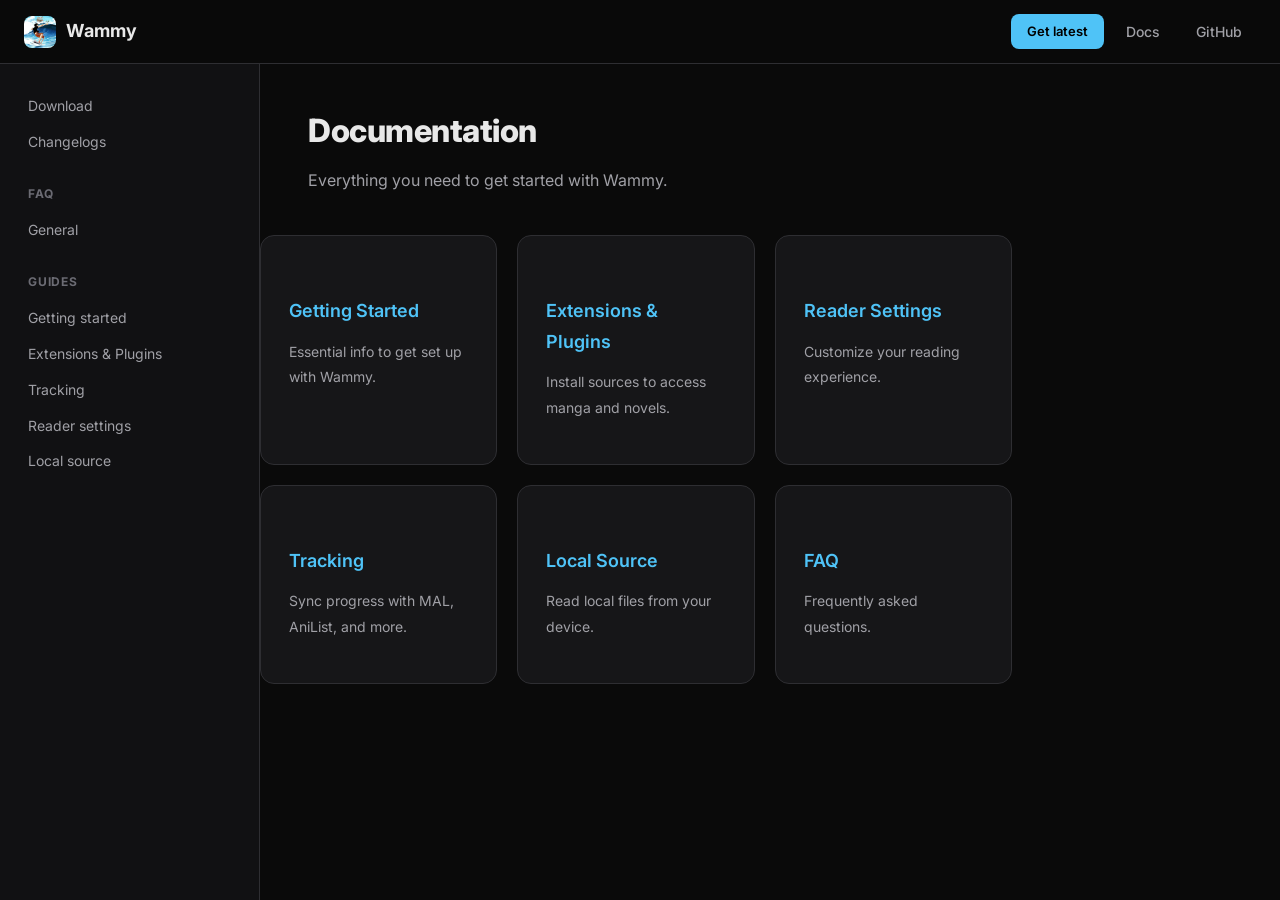
==== docs/index.html @ b834fd24 "Complete Website Redesign (Mihon-inspired)" ====
﻿<!DOCTYPE html>
<html lang='en'>
<head>
    <meta charset='UTF-8'>
    <meta name='viewport' content='width=device-width, initial-scale=1.0'>
    <title>Documentation — Wammy</title>
    <link rel='icon' type='image/jpeg' href='../assets/wammy-logo.jpg'>
    <link rel='stylesheet' href='../assets/style.css'>
</head>
<body>
        <!-- Top Nav -->
    <nav class='top-nav'>
        <div class='nav-container'>
            <a href='../index.html' class='nav-brand'>
                <img src='../assets/wammy-logo.jpg' alt='Wammy'>
                <span>Wammy</span>
            </a>
            <div class='nav-links'>
                <a href='../download.html' class='nav-link nav-version-btn'>Get <span class='nav-version'>latest</span></a>
                <a href='../docs/' class='nav-link'>Docs</a>
                <a href='https://github.com/kainotch/Wammy' class='nav-link' target='_blank'>GitHub</a>
            </div>
        </div>
    </nav>
    <div class='docs-layout'>
            <!-- Left Sidebar -->
    <aside class='sidebar'>
        <div class='sidebar-section'>
            <a href='../download.html' class='sidebar-link '>Download</a>
            <a href='https://github.com/kainotch/Wammy/releases' class='sidebar-link' target='_blank'>Changelogs</a>
        </div>
        <div class='sidebar-section'>
            <div class='sidebar-section-title'>FAQ</div>
            <a href='../docs/faq.html' class='sidebar-link '>General</a>
        </div>
        <div class='sidebar-section'>
            <div class='sidebar-section-title'>Guides</div>
            <a href='../docs/getting-started.html' class='sidebar-link '>Getting started</a>
            <a href='../docs/extensions.html' class='sidebar-link '>Extensions & Plugins</a>
            <a href='../docs/tracking.html' class='sidebar-link '>Tracking</a>
            <a href='../docs/reader-settings.html' class='sidebar-link '>Reader settings</a>
            <a href='../docs/local-source.html' class='sidebar-link '>Local source</a>
        </div>
    </aside>
        <main class='docs-content'>
            <h1>Documentation</h1>
<p class='subtitle'>Everything you need to get started with Wammy.</p>
<div class='features-grid' style='margin-top: 40px; margin-left: -48px;'>
    <a href='getting-started.html' class='feature-card' style='text-decoration: none;'>
        <h3>Getting Started</h3>
        <p>Essential info to get set up with Wammy.</p>
    </a>
    <a href='extensions.html' class='feature-card' style='text-decoration: none;'>
        <h3>Extensions & Plugins</h3>
        <p>Install sources to access manga and novels.</p>
    </a>
    <a href='reader-settings.html' class='feature-card' style='text-decoration: none;'>
        <h3>Reader Settings</h3>
        <p>Customize your reading experience.</p>
    </a>
    <a href='tracking.html' class='feature-card' style='text-decoration: none;'>
        <h3>Tracking</h3>
        <p>Sync progress with MAL, AniList, and more.</p>
    </a>
    <a href='local-source.html' class='feature-card' style='text-decoration: none;'>
        <h3>Local Source</h3>
        <p>Read local files from your device.</p>
    </a>
    <a href='faq.html' class='feature-card' style='text-decoration: none;'>
        <h3>FAQ</h3>
        <p>Frequently asked questions.</p>
    </a>
</div>
        </main>
        
    </div>
        <script>
        fetch('https://api.github.com/repos/kainotch/Wammy/releases/latest')
            .then(r => r.json())
            .then(data => {
                document.querySelectorAll('.nav-version').forEach(el => {
                    if (data.tag_name) el.textContent = data.tag_name;
                });
                
                const relName = document.getElementById('release-name');
                const relDate = document.getElementById('release-date');
                if (relName && data.tag_name) relName.textContent = 'Wammy ' + data.tag_name;
                if (relDate && data.published_at) {
                    const d = new Date(data.published_at);
                    relDate.textContent = 'Released ' + d.toLocaleDateString('en-US', { month: 'short', day: 'numeric', year: 'numeric' });
                }

                const changelogVersion = document.getElementById('changelog-version');
                const changelogBody = document.getElementById('changelog-body');
                if (changelogVersion && data.tag_name) changelogVersion.textContent = data.tag_name;
                if (changelogBody && data.body) {
                    let html = data.body.replace(/\r\n/g, '<br>');
                    html = html.replace(/^### (.*$)/gim, '<h3>$1</h3>');
                    html = html.replace(/^## (.*$)/gim, '<h2>$1</h2>');
                    html = html.replace(/^\* (.*$)/gim, '<ul><li>$1</li></ul>');
                    html = html.replace(/<\/ul><br><ul>/gim, '<br>');
                    changelogBody.innerHTML = html;
                }
            })
            .catch(() => {});
    </script>
</body>
</html>
---- assets/style.css ----
@import url('https://fonts.googleapis.com/css2?family=Inter:wght@300;400;500;600;700;800;900&display=swap');

/* ===== Reset & Variables ===== */
* { margin: 0; padding: 0; box-sizing: border-box; }

:root {
    --bg-primary: #0a0a0a;
    --bg-secondary: #101012;
    --bg-card: #161618;
    --bg-card-hover: #1e1e22;
    --bg-sidebar: #111113;
    --text-primary: #e8e8e8;
    --text-secondary: #a0a0a6;
    --text-muted: #6b6b73;
    --accent: #4fc3f7;
    --accent-hover: #29b6f6;
    --accent-dim: rgba(79, 195, 247, 0.12);
    --border: #2e2e32;
    --border-light: #3a3a40;
    --green: #66bb6a;
    --purple: #7c4dff;
    --warning-bg: #2a1f00;
    --warning-border: #f9a825;
    --warning-text: #ffe082;
    --nav-height: 64px;
    --sidebar-width: 260px;
    --toc-width: 220px;
    --content-max: 780px;
}

body {
    font-family: 'Inter', -apple-system, BlinkMacSystemFont, sans-serif;
    background: var(--bg-primary);
    color: var(--text-primary);
    line-height: 1.7;
    overflow-x: hidden;
    -webkit-font-smoothing: antialiased;
}

a { color: var(--accent); text-decoration: none; transition: color 0.2s; }
a:hover { color: var(--accent-hover); }

/* ===== Top Navigation ===== */
.top-nav {
    position: fixed;
    top: 0;
    width: 100%;
    z-index: 100;
    background: rgba(10, 10, 10, 0.85);
    backdrop-filter: blur(16px);
    -webkit-backdrop-filter: blur(16px);
    border-bottom: 1px solid var(--border);
    height: var(--nav-height);
}

.top-nav .nav-container {
    max-width: 1400px;
    margin: 0 auto;
    padding: 0 24px;
    height: 100%;
    display: flex;
    align-items: center;
    justify-content: space-between;
}

.nav-brand {
    display: flex;
    align-items: center;
    gap: 10px;
    text-decoration: none;
    color: var(--text-primary);
    font-weight: 700;
    font-size: 18px;
}

.nav-brand img {
    width: 32px;
    height: 32px;
    border-radius: 8px;
}

.nav-links {
    display: flex;
    align-items: center;
    gap: 8px;
}

.nav-link {
    color: var(--text-secondary);
    font-size: 14px;
    font-weight: 500;
    padding: 6px 14px;
    border-radius: 8px;
    transition: all 0.2s;
}

.nav-link:hover {
    color: var(--text-primary);
    background: var(--bg-card);
}

.nav-link.active {
    color: var(--accent);
}

.nav-version-btn {
    background: var(--accent);
    color: #000 !important;
    padding: 6px 16px;
    border-radius: 8px;
    font-weight: 600;
    font-size: 13px;
}

.nav-version-btn:hover {
    background: var(--accent-hover);
    color: #000 !important;
}

/* ===== Landing Page: Hero ===== */
.hero {
    padding: 140px 48px 80px;
    max-width: 1200px;
    margin: 0 auto;
    display: flex;
    align-items: center;
    justify-content: space-between;
    gap: 60px;
}

.hero-text { max-width: 520px; }

.hero-text h1 {
    font-size: 52px;
    font-weight: 800;
    line-height: 1.15;
    letter-spacing: -1.5px;
}

.hero-text h1 .accent { color: var(--accent); }

.hero-text p {
    font-size: 18px;
    color: var(--text-secondary);
    margin-top: 16px;
    line-height: 1.7;
}

.hero-buttons {
    display: flex;
    gap: 12px;
    margin-top: 32px;
}

.btn {
    display: inline-flex;
    align-items: center;
    gap: 8px;
    padding: 10px 24px;
    border-radius: 10px;
    font-size: 14px;
    font-weight: 600;
    text-decoration: none;
    transition: all 0.2s;
    border: none;
    cursor: pointer;
}

.btn-primary {
    background: var(--accent);
    color: #000;
}

.btn-primary:hover {
    background: var(--accent-hover);
    color: #000;
    transform: translateY(-1px);
}

.btn-secondary {
    background: var(--bg-card);
    color: var(--text-primary);
    border: 1px solid var(--border);
}

.btn-secondary:hover {
    background: var(--bg-card-hover);
    transform: translateY(-1px);
}

/* Phone Mockup */
.hero-phone {
    position: relative;
    flex-shrink: 0;
}

.phone-frame {
    width: 280px;
    border-radius: 32px;
    overflow: hidden;
    border: 3px solid #333;
    box-shadow: 0 24px 80px rgba(0,0,0,0.6), 0 0 0 1px rgba(255,255,255,0.05);
    background: #000;
}

.phone-frame img {
    width: 100%;
    display: block;
}

/* Latest Release Card */
.release-card-section {
    max-width: 1200px;
    margin: 0 auto;
    padding: 0 48px 60px;
}

.release-card {
    display: flex;
    align-items: center;
    justify-content: space-between;
    background: var(--bg-card);
    border: 1px solid var(--border);
    border-radius: 14px;
    padding: 20px 28px;
    max-width: 480px;
}

.release-info .release-label {
    font-size: 12px;
    color: var(--text-muted);
    font-weight: 500;
    text-transform: uppercase;
    letter-spacing: 0.5px;
}

.release-info .release-name {
    font-size: 16px;
    font-weight: 700;
    color: var(--text-primary);
    margin-top: 2px;
}

.release-info .release-date {
    font-size: 12px;
    color: var(--text-muted);
    margin-top: 2px;
}

.release-download-btn {
    background: var(--accent);
    color: #000;
    padding: 10px 24px;
    border-radius: 10px;
    font-weight: 600;
    font-size: 14px;
    display: inline-flex;
    align-items: center;
    gap: 6px;
}

.release-download-btn:hover {
    background: var(--accent-hover);
    color: #000;
}

/* Feature Cards */
.features-section {
    max-width: 1200px;
    margin: 0 auto;
    padding: 40px 48px 100px;
}

.features-grid {
    display: grid;
    grid-template-columns: repeat(3, 1fr);
    gap: 20px;
}

.feature-card {
    background: var(--bg-card);
    border: 1px solid var(--border);
    border-radius: 14px;
    padding: 28px;
    transition: all 0.25s;
}

.feature-card:hover {
    border-color: var(--border-light);
    transform: translateY(-2px);
}

.feature-icon {
    width: 40px;
    height: 40px;
    border-radius: 10px;
    display: flex;
    align-items: center;
    justify-content: center;
    font-size: 20px;
    margin-bottom: 16px;
    background: var(--accent-dim);
    color: var(--accent);
}

.feature-card h3 {
    font-size: 16px;
    font-weight: 700;
    margin-bottom: 6px;
}

.feature-card p {
    font-size: 14px;
    color: var(--text-secondary);
    line-height: 1.6;
}

.feature-link {
    display: inline-flex;
    align-items: center;
    gap: 4px;
    margin-top: 14px;
    font-size: 13px;
    font-weight: 600;
    color: var(--accent);
}

.feature-link:hover { color: var(--accent-hover); }

/* ===== Docs Layout ===== */
.docs-layout {
    display: flex;
    margin-top: var(--nav-height);
    min-height: calc(100vh - var(--nav-height));
}

/* Left Sidebar */
.sidebar {
    width: var(--sidebar-width);
    position: fixed;
    top: var(--nav-height);
    left: 0;
    bottom: 0;
    overflow-y: auto;
    padding: 24px 16px;
    border-right: 1px solid var(--border);
    background: var(--bg-sidebar);
    z-index: 50;
}

.sidebar-section { margin-bottom: 24px; }

.sidebar-section-title {
    font-size: 12px;
    font-weight: 700;
    text-transform: uppercase;
    letter-spacing: 0.8px;
    color: var(--text-muted);
    margin-bottom: 8px;
    padding-left: 12px;
}

.sidebar-link {
    display: block;
    padding: 6px 12px;
    font-size: 14px;
    color: var(--text-secondary);
    border-radius: 6px;
    transition: all 0.15s;
    font-weight: 400;
}

.sidebar-link:hover {
    color: var(--text-primary);
    background: var(--bg-card);
}

.sidebar-link.active {
    color: var(--accent);
    background: var(--accent-dim);
    font-weight: 500;
}

/* Main Content */
.docs-content {
    flex: 1;
    margin-left: var(--sidebar-width);
    margin-right: var(--toc-width);
    padding: 40px 48px;
    max-width: calc(100% - var(--sidebar-width) - var(--toc-width));
}

.docs-content h1 {
    font-size: 32px;
    font-weight: 800;
    margin-bottom: 8px;
    letter-spacing: -0.5px;
}

.docs-content .subtitle {
    font-size: 16px;
    color: var(--text-secondary);
    margin-bottom: 32px;
}

.docs-content h2 {
    font-size: 24px;
    font-weight: 700;
    margin-top: 48px;
    margin-bottom: 16px;
    padding-bottom: 8px;
    border-bottom: 1px solid var(--border);
    letter-spacing: -0.3px;
}

.docs-content h3 {
    font-size: 18px;
    font-weight: 600;
    margin-top: 32px;
    margin-bottom: 12px;
}

.docs-content p {
    margin-bottom: 16px;
    color: var(--text-secondary);
    line-height: 1.8;
}

.docs-content ul, .docs-content ol {
    margin-bottom: 16px;
    padding-left: 24px;
}

.docs-content li {
    color: var(--text-secondary);
    margin-bottom: 6px;
    line-height: 1.7;
}

.docs-content code {
    background: var(--bg-card);
    padding: 2px 8px;
    border-radius: 4px;
    font-size: 13px;
    font-family: 'JetBrains Mono', monospace;
    color: var(--accent);
    border: 1px solid var(--border);
}

.docs-content pre {
    background: var(--bg-card);
    border: 1px solid var(--border);
    border-radius: 8px;
    padding: 16px 20px;
    overflow-x: auto;
    margin-bottom: 16px;
}

.docs-content pre code {
    background: none;
    border: none;
    padding: 0;
    color: var(--text-primary);
}

/* Right TOC */
.toc {
    width: var(--toc-width);
    position: fixed;
    top: var(--nav-height);
    right: 0;
    bottom: 0;
    overflow-y: auto;
    padding: 24px 16px;
    border-left: 1px solid var(--border);
    background: var(--bg-primary);
}

.toc-title {
    font-size: 12px;
    font-weight: 700;
    text-transform: uppercase;
    letter-spacing: 0.8px;
    color: var(--text-muted);
    margin-bottom: 12px;
}

.toc-link {
    display: block;
    padding: 4px 0;
    font-size: 13px;
    color: var(--text-muted);
    transition: color 0.15s;
    font-weight: 400;
}

.toc-link:hover { color: var(--text-primary); }
.toc-link.active { color: var(--accent); }
.toc-link.indent { padding-left: 14px; font-size: 12px; }

/* ===== Download Page ===== */
.warning-banner {
    background: var(--warning-bg);
    border: 1px solid var(--warning-border);
    border-radius: 10px;
    padding: 16px 20px;
    margin-bottom: 32px;
}

.warning-banner h4 {
    color: var(--warning-text);
    font-size: 14px;
    font-weight: 700;
    margin-bottom: 4px;
}

.warning-banner p {
    color: var(--warning-text);
    font-size: 13px;
    opacity: 0.85;
    margin-bottom: 0;
}

.stable-card {
    display: flex;
    align-items: center;
    justify-content: space-between;
    background: var(--bg-card);
    border: 1px solid var(--border);
    border-radius: 14px;
    padding: 24px 28px;
    margin-bottom: 40px;
}

.stable-info {
    display: flex;
    align-items: center;
    gap: 20px;
}

.stable-icon {
    width: 52px;
    height: 52px;
    border-radius: 14px;
    overflow: hidden;
}

.stable-icon img {
    width: 100%;
    height: 100%;
    object-fit: cover;
}

.stable-details h3 {
    font-size: 18px;
    font-weight: 700;
}

.stable-details .stable-subtitle {
    font-size: 13px;
    color: var(--text-muted);
}

.stable-details .stable-req {
    font-size: 12px;
    color: var(--text-muted);
    margin-top: 2px;
}

.stable-meta {
    text-align: right;
}

.stable-meta .meta-item {
    font-size: 13px;
    color: var(--text-secondary);
    margin-bottom: 2px;
}

.stable-meta .meta-label {
    color: var(--text-muted);
}

.changelog-section { margin-top: 40px; }

.changelog-header {
    display: flex;
    align-items: center;
    gap: 10px;
    margin-bottom: 8px;
}

.changelog-header h2 {
    border: none;
    margin: 0;
    padding: 0;
    font-size: 22px;
}

.changelog-version {
    font-size: 14px;
    color: var(--text-muted);
    font-weight: 500;
    background: var(--bg-card);
    padding: 2px 10px;
    border-radius: 6px;
}

/* Download Grid */
.download-grid {
    display: grid;
    grid-template-columns: repeat(auto-fill, minmax(280px, 1fr));
    gap: 12px;
    margin-top: 20px;
}

.dl-card {
    display: flex;
    align-items: center;
    justify-content: space-between;
    background: var(--bg-card);
    border: 1px solid var(--border);
    border-radius: 10px;
    padding: 16px 20px;
    transition: all 0.2s;
}

.dl-card:hover {
    border-color: var(--border-light);
    background: var(--bg-card-hover);
}

.dl-card.recommended {
    border-color: var(--accent);
    background: var(--accent-dim);
}

.dl-card-title {
    font-size: 14px;
    font-weight: 600;
}

.dl-card-desc {
    font-size: 12px;
    color: var(--text-muted);
    margin-top: 2px;
}

.dl-badge {
    font-size: 10px;
    font-weight: 700;
    color: var(--accent);
    text-transform: uppercase;
    letter-spacing: 0.5px;
    margin-left: 8px;
}

.dl-card-btn {
    font-size: 13px;
    font-weight: 600;
    color: var(--accent);
    white-space: nowrap;
}

/* ===== Footer ===== */
footer {
    border-top: 1px solid var(--border);
    padding: 32px 48px;
    text-align: center;
}

.footer-content {
    max-width: 1200px;
    margin: 0 auto;
}

.footer-links {
    display: flex;
    gap: 24px;
    justify-content: center;
    margin-bottom: 12px;
    flex-wrap: wrap;
}

.footer-links a {
    color: var(--text-muted);
    font-size: 13px;
}

.footer-links a:hover { color: var(--text-primary); }

.footer-copy {
    color: var(--text-muted);
    font-size: 12px;
}

/* ===== Tables ===== */
.docs-table {
    width: 100%;
    border-collapse: collapse;
    margin-bottom: 24px;
    font-size: 14px;
}

.docs-table th {
    text-align: left;
    padding: 10px 14px;
    background: var(--bg-card);
    border: 1px solid var(--border);
    font-weight: 600;
    font-size: 13px;
    color: var(--text-primary);
}

.docs-table td {
    padding: 10px 14px;
    border: 1px solid var(--border);
    color: var(--text-secondary);
}

/* ===== Tabs ===== */
.tabs {
    display: flex;
    gap: 0;
    border-bottom: 1px solid var(--border);
    margin-bottom: 20px;
}

.tab {
    padding: 10px 20px;
    font-size: 14px;
    font-weight: 500;
    color: var(--text-muted);
    cursor: pointer;
    border-bottom: 2px solid transparent;
    transition: all 0.2s;
}

.tab:hover { color: var(--text-primary); }
.tab.active { color: var(--accent); border-bottom-color: var(--accent); }

/* ===== Info Boxes ===== */
.info-box {
    border-radius: 8px;
    padding: 14px 18px;
    margin-bottom: 16px;
    font-size: 14px;
}

.info-box.tip {
    background: rgba(102, 187, 106, 0.08);
    border-left: 3px solid var(--green);
    color: #a5d6a7;
}

.info-box.warning {
    background: var(--warning-bg);
    border-left: 3px solid var(--warning-border);
    color: var(--warning-text);
}

.info-box.info {
    background: var(--accent-dim);
    border-left: 3px solid var(--accent);
    color: var(--accent);
}

/* ===== Mobile Hamburger ===== */
.mobile-menu-btn {
    display: none;
    background: none;
    border: none;
    color: var(--text-primary);
    font-size: 24px;
    cursor: pointer;
    padding: 4px;
}

/* ===== Responsive ===== */
@media (max-width: 1100px) {
    .toc { display: none; }
    .docs-content { margin-right: 0; max-width: calc(100% - var(--sidebar-width)); }
}

@media (max-width: 768px) {
    .hero {
        flex-direction: column;
        text-align: center;
        padding: 120px 24px 60px;
        gap: 40px;
    }

    .hero-text h1 { font-size: 36px; }
    .hero-buttons { justify-content: center; }
    .phone-frame { width: 220px; }

    .features-grid { grid-template-columns: 1fr; }
    .features-section, .release-card-section { padding-left: 24px; padding-right: 24px; }
    .release-card { max-width: 100%; }

    .sidebar {
        transform: translateX(-100%);
        transition: transform 0.3s;
    }

    .sidebar.open { transform: translateX(0); }

    .docs-content {
        margin-left: 0;
        max-width: 100%;
        padding: 24px;
    }

    .mobile-menu-btn { display: block; }

    .nav-links { gap: 4px; }
    .nav-link { padding: 6px 10px; font-size: 13px; }

    footer { padding: 24px; }
    .download-grid { grid-template-columns: 1fr; }
}
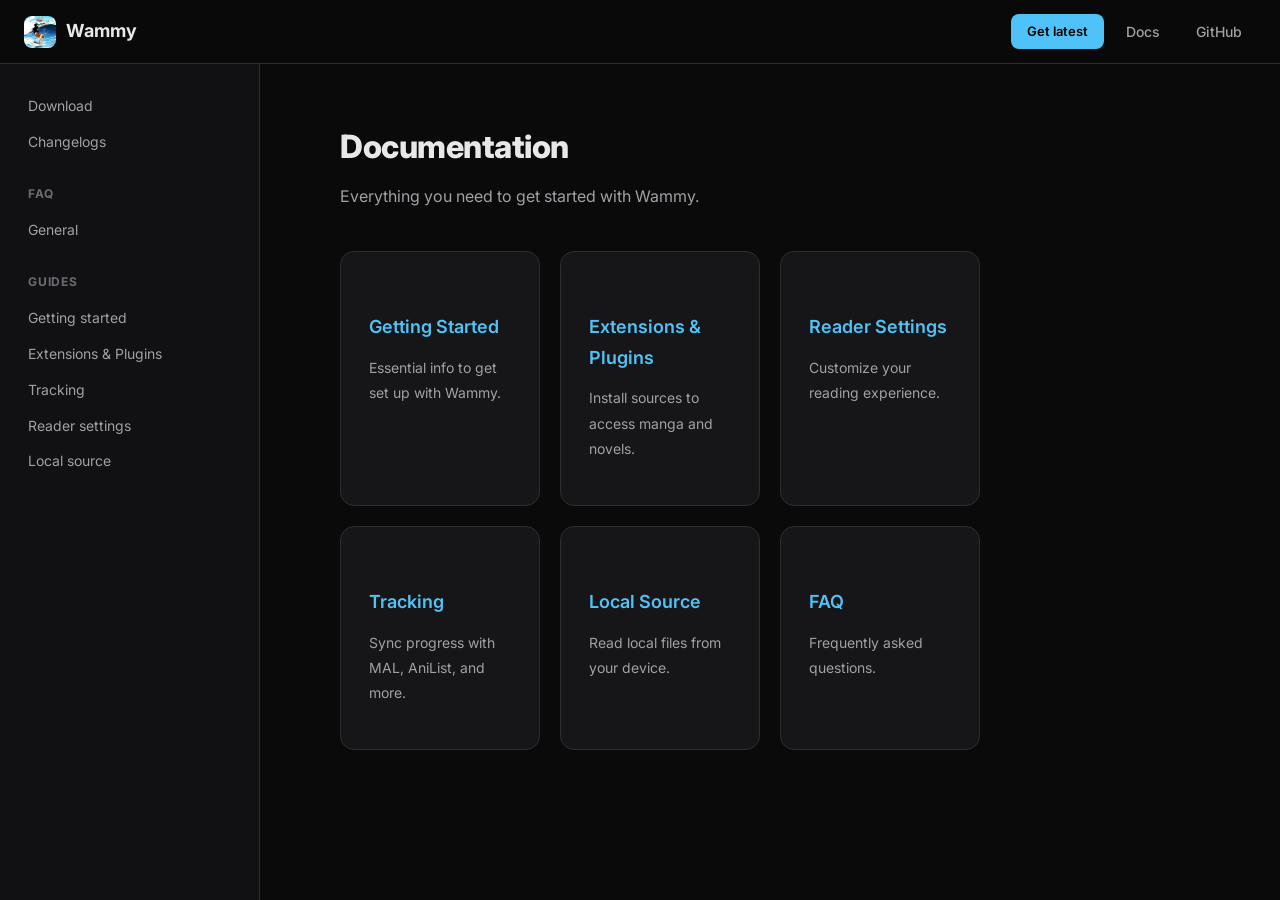
==== commit ea3e2ca6: "Fix documentation layout spacing so content isn't touching the sidebar" ====
--- a/docs/index.html
+++ b/docs/index.html
@@ -1,4 +1,4 @@
-﻿<!DOCTYPE html>
+<!DOCTYPE html>
 <html lang='en'>
 <head>
     <meta charset='UTF-8'>
@@ -45,7 +45,7 @@
         <main class='docs-content'>
             <h1>Documentation</h1>
 <p class='subtitle'>Everything you need to get started with Wammy.</p>
-<div class='features-grid' style='margin-top: 40px; margin-left: -48px;'>
+<div class='features-grid' style='margin-top: 40px;'>
     <a href='getting-started.html' class='feature-card' style='text-decoration: none;'>
         <h3>Getting Started</h3>
         <p>Essential info to get set up with Wammy.</p>
--- a/assets/style.css
+++ b/assets/style.css
@@ -386,7 +386,7 @@
     flex: 1;
     margin-left: var(--sidebar-width);
     margin-right: var(--toc-width);
-    padding: 40px 48px;
+    padding: 56px 80px;
     max-width: calc(100% - var(--sidebar-width) - var(--toc-width));
 }
 
